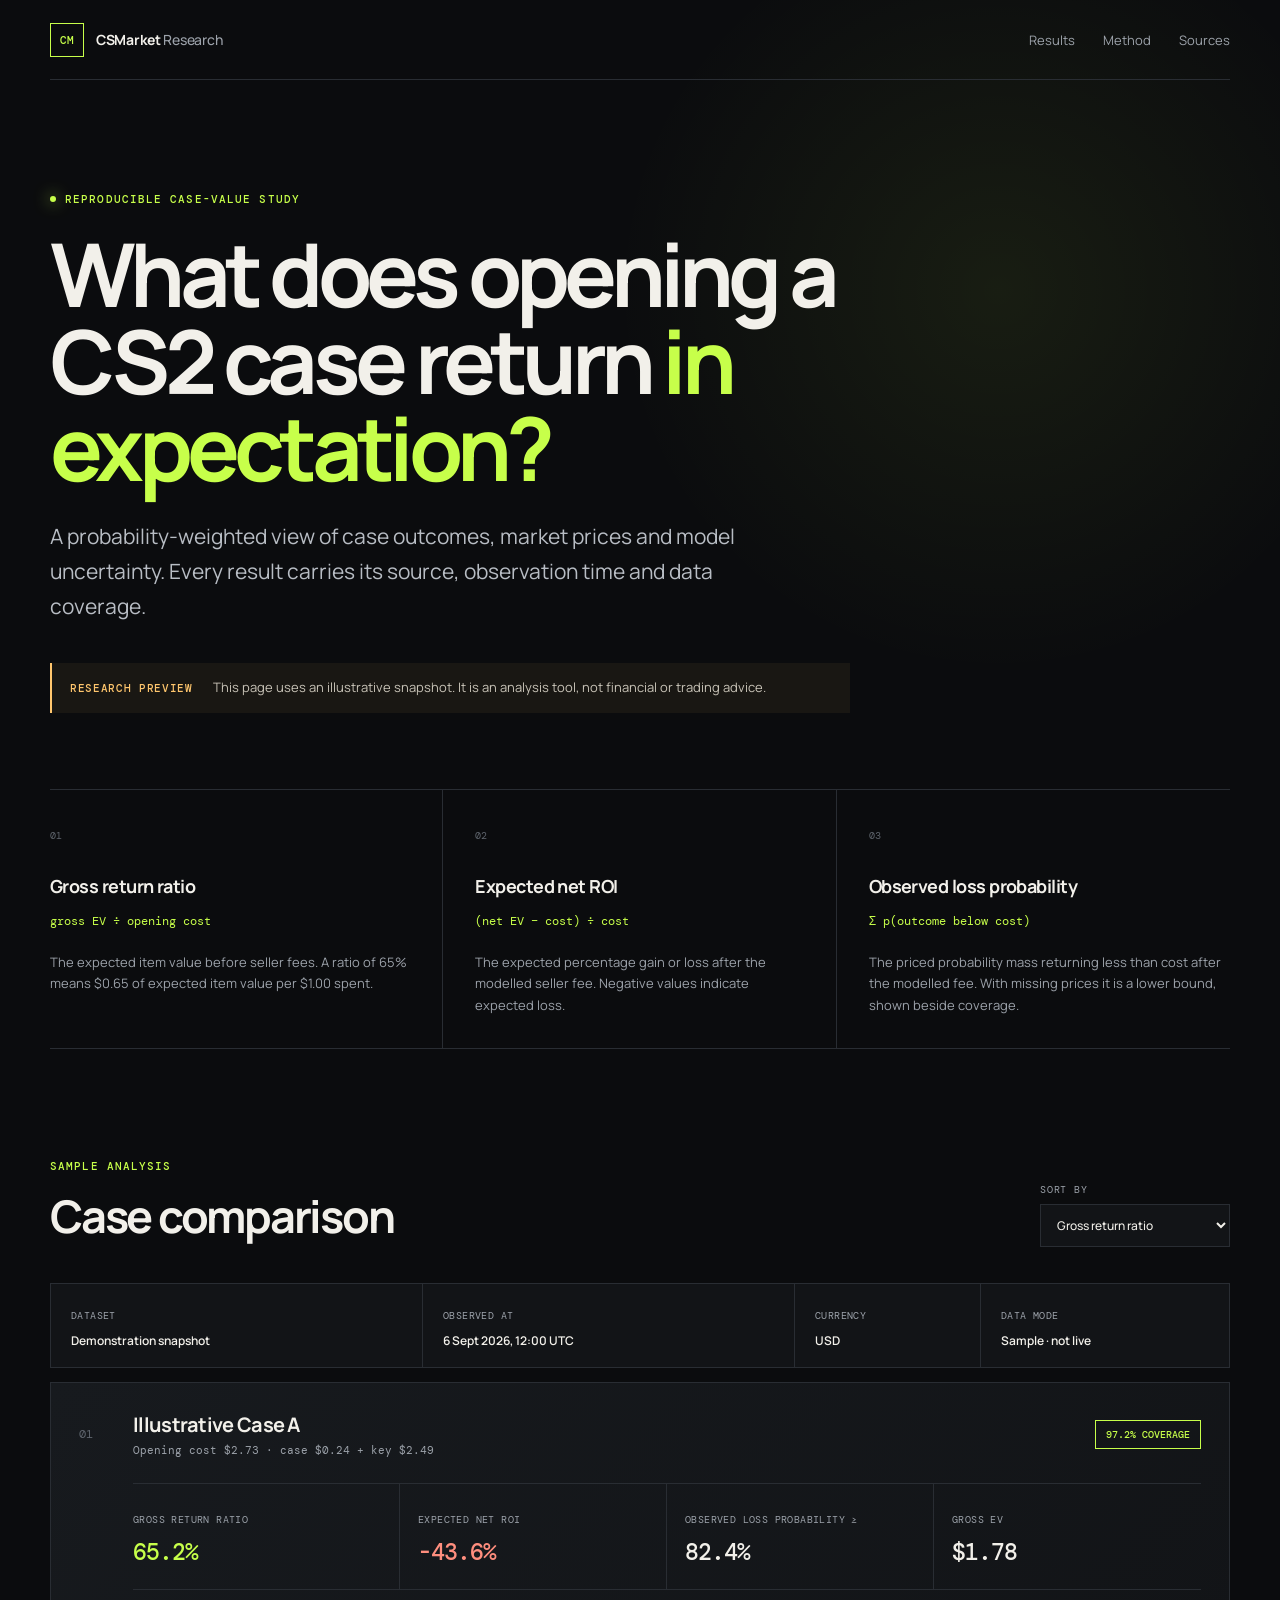
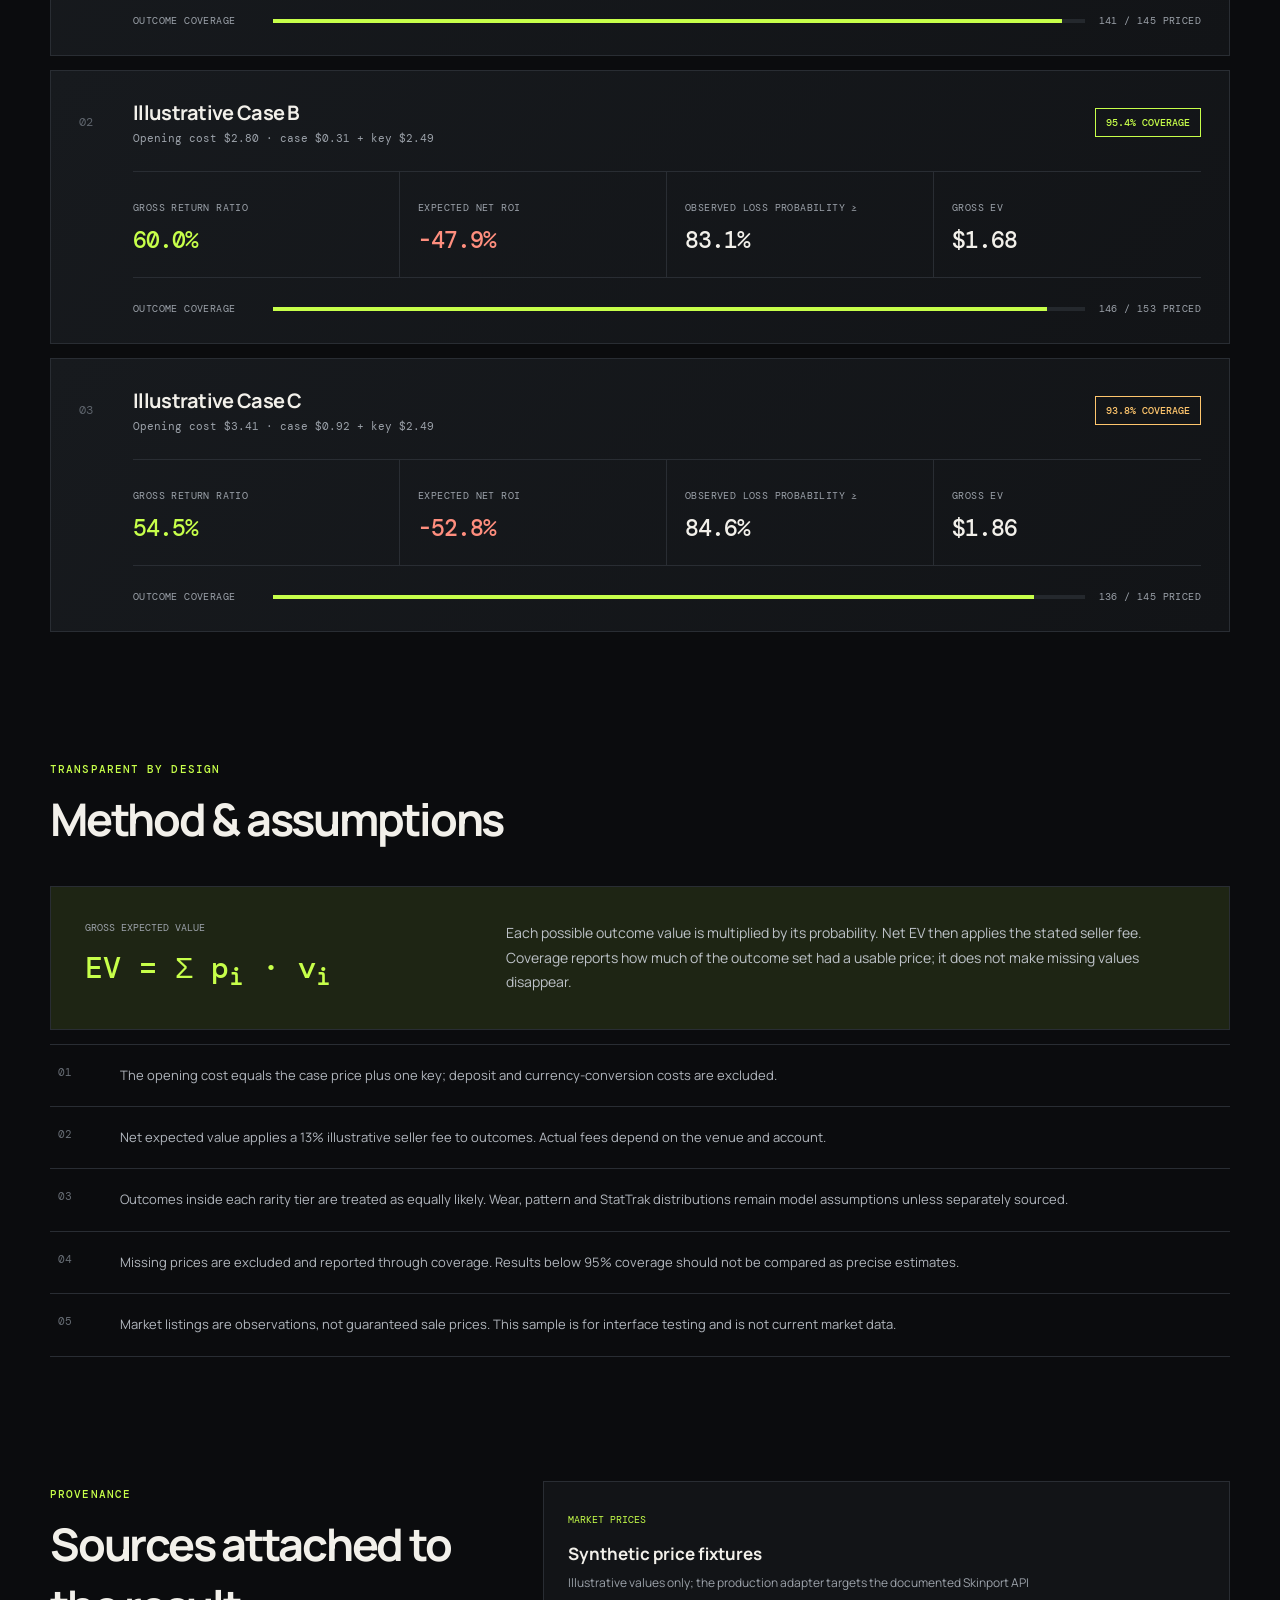
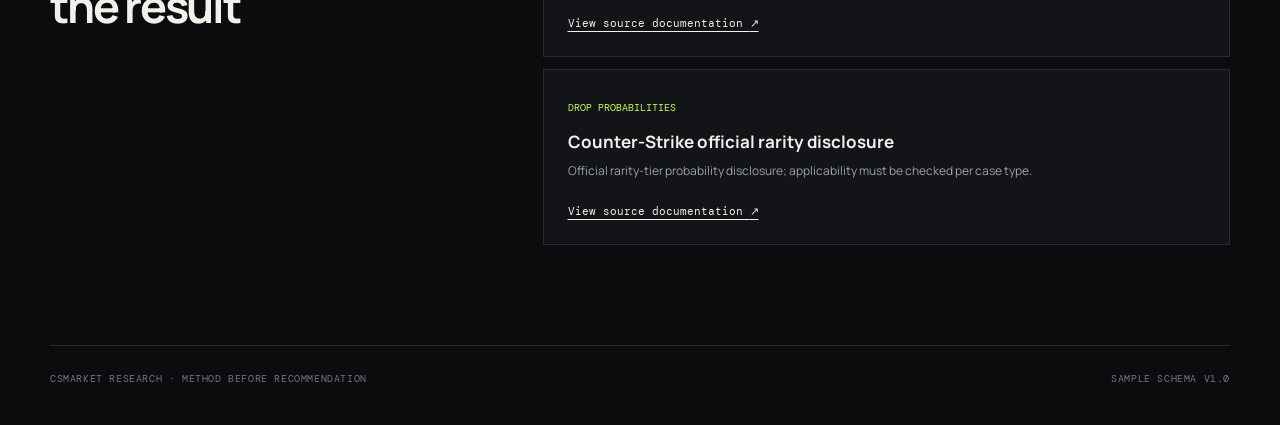
==== web/index.html @ 5d89f389 "Build transparent CS2 case EV research prototype" ====
<!doctype html>
<html lang="en">
  <head>
    <meta charset="UTF-8" />
    <meta name="viewport" content="width=device-width, initial-scale=1.0" />
    <meta name="description" content="A reproducible research view of CS2 case expected values, data coverage and modelling assumptions." />
    <title>CSMarket Research</title>
    <link rel="icon" href="data:," />
    <link rel="preconnect" href="https://fonts.googleapis.com" />
    <link rel="preconnect" href="https://fonts.gstatic.com" crossorigin />
    <link href="https://fonts.googleapis.com/css2?family=DM+Mono:wght@400;500&family=Manrope:wght@400;500;600;700&display=swap" rel="stylesheet" />
    <link rel="stylesheet" href="styles.css" />
  </head>
  <body>
    <header class="site-header">
      <a class="brand" href="#top" aria-label="CSMarket Research home">
        <span class="brand-mark" aria-hidden="true">CM</span>
        <span>CSMarket <em>Research</em></span>
      </a>
      <nav aria-label="Page navigation">
        <a href="#results">Results</a>
        <a href="#method">Method</a>
        <a href="#sources">Sources</a>
      </nav>
    </header>

    <main id="top">
      <section class="hero">
        <div class="eyebrow"><span></span> Reproducible case-value study</div>
        <h1>What does opening a CS2 case return <i>in expectation?</i></h1>
        <p class="lede">A probability-weighted view of case outcomes, market prices and model uncertainty. Every result carries its source, observation time and data coverage.</p>
        <div class="notice" role="note">
          <strong>Research preview</strong>
          <span>This page uses an illustrative snapshot. It is an analysis tool, not financial or trading advice.</span>
        </div>
      </section>

      <section class="definition-grid" aria-label="Metric definitions">
        <article>
          <span class="metric-index">01</span>
          <h2>Gross return ratio</h2>
          <code>gross EV ÷ opening cost</code>
          <p>The expected item value before seller fees. A ratio of 65% means $0.65 of expected item value per $1.00 spent.</p>
        </article>
        <article>
          <span class="metric-index">02</span>
          <h2>Expected net ROI</h2>
          <code>(net EV − cost) ÷ cost</code>
          <p>The expected percentage gain or loss after the modelled seller fee. Negative values indicate expected loss.</p>
        </article>
        <article>
          <span class="metric-index">03</span>
          <h2>Observed loss probability</h2>
          <code>Σ p(outcome below cost)</code>
          <p>The priced probability mass returning less than cost after the modelled fee. With missing prices it is a lower bound, shown beside coverage.</p>
        </article>
      </section>

      <section class="results-section" id="results">
        <div class="section-heading">
          <div>
            <span class="kicker">Sample analysis</span>
            <h2>Case comparison</h2>
          </div>
          <label class="sort-control">
            <span>Sort by</span>
            <select id="sort-select">
              <option value="gross_return_ratio">Gross return ratio</option>
              <option value="expected_net_roi">Expected net ROI</option>
              <option value="loss_probability">Loss probability</option>
              <option value="coverage">Coverage</option>
            </select>
          </label>
        </div>

        <div class="snapshot-strip" id="snapshot-strip" aria-live="polite"></div>
        <div class="case-list" id="case-list" aria-live="polite">
          <p class="loading">Loading research snapshot…</p>
        </div>
      </section>

      <section class="method-section" id="method">
        <div class="section-heading">
          <div>
            <span class="kicker">Transparent by design</span>
            <h2>Method & assumptions</h2>
          </div>
        </div>
        <div class="formula-panel">
          <div>
            <span>Gross expected value</span>
            <strong>EV = Σ p<sub>i</sub> · v<sub>i</sub></strong>
          </div>
          <p>Each possible outcome value is multiplied by its probability. Net EV then applies the stated seller fee. Coverage reports how much of the outcome set had a usable price; it does not make missing values disappear.</p>
        </div>
        <ol class="assumption-list" id="assumption-list"></ol>
      </section>

      <section class="source-section" id="sources">
        <div>
          <span class="kicker">Provenance</span>
          <h2>Sources attached to the result</h2>
        </div>
        <div class="source-list" id="source-list"></div>
      </section>
    </main>

    <footer>
      <span>CSMarket Research · Method before recommendation</span>
      <span id="schema-version"></span>
    </footer>

    <script src="app.js" defer></script>
  </body>
</html>
---- web/styles.css ----
:root {
  color-scheme: dark;
  --bg: #0b0c0e;
  --surface: #121417;
  --surface-raised: #171a1e;
  --line: #292d33;
  --text: #f2f0ea;
  --muted: #9ca2aa;
  --accent: #c7ff4a;
  --accent-soft: rgba(199, 255, 74, 0.1);
  --danger: #ff8e7e;
  --warning: #ffc66d;
  --mono: "DM Mono", monospace;
  --sans: "Manrope", sans-serif;
}

* { box-sizing: border-box; }

html { scroll-behavior: smooth; }

body {
  margin: 0;
  min-width: 320px;
  background:
    radial-gradient(circle at 78% 8%, rgba(199, 255, 74, 0.07), transparent 24rem),
    var(--bg);
  color: var(--text);
  font-family: var(--sans);
  -webkit-font-smoothing: antialiased;
}

a { color: inherit; }

.site-header,
main,
footer {
  width: min(1180px, calc(100% - 48px));
  margin-inline: auto;
}

.site-header {
  height: 80px;
  display: flex;
  align-items: center;
  justify-content: space-between;
  border-bottom: 1px solid var(--line);
}

.brand {
  display: flex;
  align-items: center;
  gap: 12px;
  text-decoration: none;
  font-size: 14px;
  font-weight: 700;
  letter-spacing: -0.02em;
}

.brand em { color: var(--muted); font-style: normal; font-weight: 500; }

.brand-mark {
  display: grid;
  width: 34px;
  height: 34px;
  place-items: center;
  border: 1px solid var(--accent);
  color: var(--accent);
  font: 500 11px var(--mono);
}

nav { display: flex; gap: 28px; }

nav a {
  color: var(--muted);
  font-size: 13px;
  text-decoration: none;
  transition: color 160ms ease;
}

nav a:hover { color: var(--text); }

.hero { padding: 112px 0 76px; }

.eyebrow,
.kicker {
  color: var(--accent);
  font: 500 11px var(--mono);
  letter-spacing: 0.1em;
  text-transform: uppercase;
}

.eyebrow { display: flex; align-items: center; gap: 9px; }
.eyebrow span { width: 6px; height: 6px; border-radius: 50%; background: var(--accent); box-shadow: 0 0 16px var(--accent); }

h1 {
  max-width: 950px;
  margin: 24px 0 28px;
  font-size: clamp(48px, 7vw, 88px);
  line-height: 0.99;
  letter-spacing: -0.065em;
}

h1 i { color: var(--accent); font-style: normal; }

.lede {
  max-width: 720px;
  margin: 0;
  color: #b8bdc4;
  font-size: clamp(17px, 2vw, 21px);
  line-height: 1.65;
}

.notice {
  display: flex;
  align-items: center;
  gap: 20px;
  max-width: 800px;
  margin-top: 40px;
  padding: 15px 18px;
  border-left: 2px solid var(--warning);
  background: rgba(255, 198, 109, 0.06);
  color: #c8c3b7;
  font-size: 13px;
  line-height: 1.5;
}

.notice strong { flex: 0 0 auto; color: var(--warning); font: 500 11px var(--mono); text-transform: uppercase; letter-spacing: .06em; }

.definition-grid {
  display: grid;
  grid-template-columns: repeat(3, 1fr);
  border: solid var(--line);
  border-width: 1px 0;
}

.definition-grid article { min-width: 0; padding: 32px; border-right: 1px solid var(--line); }
.definition-grid article:first-child { padding-left: 0; }
.definition-grid article:last-child { padding-right: 0; border-right: 0; }
.metric-index { color: #5f656d; font: 400 10px var(--mono); }
.definition-grid h2 { margin: 30px 0 10px; font-size: 18px; letter-spacing: -0.03em; }
.definition-grid code { color: var(--accent); font: 400 12px var(--mono); }
.definition-grid p { margin: 22px 0 0; color: var(--muted); font-size: 13px; line-height: 1.65; }

.results-section,
.method-section,
.source-section { padding: 104px 0 20px; scroll-margin-top: 20px; }

.section-heading { display: flex; align-items: flex-end; justify-content: space-between; gap: 24px; margin-bottom: 36px; }
.section-heading h2,
.source-section h2 { margin: 10px 0 0; font-size: clamp(30px, 4vw, 45px); letter-spacing: -0.05em; }

.sort-control { display: grid; gap: 8px; color: var(--muted); font: 400 10px var(--mono); text-transform: uppercase; letter-spacing: .08em; }
.sort-control select { min-width: 190px; padding: 11px 36px 11px 12px; border: 1px solid var(--line); background: var(--surface); color: var(--text); font: 500 12px var(--sans); }

.snapshot-strip {
  display: grid;
  grid-template-columns: 1.2fr 1.2fr .6fr .8fr;
  margin-bottom: 14px;
  border: 1px solid var(--line);
  background: var(--surface);
}

.snapshot-strip div { padding: 18px 20px; border-right: 1px solid var(--line); }
.snapshot-strip div:last-child { border-right: 0; }
.snapshot-strip span,
.result-metric span,
.coverage-row { color: var(--muted); font: 400 10px var(--mono); letter-spacing: .04em; text-transform: uppercase; }
.snapshot-strip strong { display: block; margin-top: 8px; font-size: 12px; font-weight: 600; }

.case-list { display: grid; gap: 14px; }
.loading { color: var(--muted); }
.case-card { padding: 28px; border: 1px solid var(--line); background: linear-gradient(135deg, var(--surface-raised), var(--surface)); }
.case-title { display: grid; grid-template-columns: 36px 1fr auto; align-items: center; gap: 18px; }
.rank { color: #5e646c; font: 400 12px var(--mono); }
.case-title h3 { margin: 0; font-size: 20px; letter-spacing: -.035em; }
.case-title p { margin: 5px 0 0; color: var(--muted); font: 400 11px var(--mono); }
.coverage-badge { padding: 7px 10px; border: 1px solid currentColor; font: 500 10px var(--mono); text-transform: uppercase; }
.coverage-good { color: var(--accent); }
.coverage-review { color: var(--warning); }

.result-grid { display: grid; grid-template-columns: repeat(4, 1fr); margin: 26px 0 24px 54px; border: solid var(--line); border-width: 1px 0; }
.result-metric { padding: 22px 18px; border-right: 1px solid var(--line); }
.result-metric:first-child { padding-left: 0; }
.result-metric:last-child { border-right: 0; }
.result-metric strong { display: block; margin-top: 9px; font: 500 23px var(--mono); letter-spacing: -.04em; }
.primary-metric strong { color: var(--accent); }
.negative-metric strong { color: var(--danger); }

.coverage-row { display: grid; grid-template-columns: 126px 1fr auto; align-items: center; gap: 14px; margin-left: 54px; }
.coverage-track { height: 4px; overflow: hidden; background: #24282d; }
.coverage-track span { display: block; height: 100%; background: var(--accent); }

.formula-panel { display: grid; grid-template-columns: .7fr 1.3fr; gap: 50px; padding: 34px; border: 1px solid var(--line); background: var(--accent-soft); }
.formula-panel div { display: grid; gap: 12px; }
.formula-panel span { color: var(--muted); font: 400 10px var(--mono); text-transform: uppercase; }
.formula-panel strong { color: var(--accent); font: 500 clamp(20px, 3vw, 30px) var(--mono); }
.formula-panel p { margin: 0; color: #bdc2c8; font-size: 14px; line-height: 1.75; }

.assumption-list { margin: 14px 0 0; padding: 0; list-style: none; border-top: 1px solid var(--line); }
.assumption-list li { display: grid; grid-template-columns: 44px 1fr; gap: 18px; padding: 20px 8px; border-bottom: 1px solid var(--line); }
.assumption-list span { color: #676d74; font: 400 11px var(--mono); }
.assumption-list p { margin: 0; color: #b1b6bd; font-size: 13px; line-height: 1.65; }

.source-section { display: grid; grid-template-columns: .75fr 1.25fr; gap: 80px; padding-bottom: 100px; }
.source-list { display: grid; gap: 12px; }
.source-list article { padding: 24px; border: 1px solid var(--line); background: var(--surface); }
.source-list article > span { color: var(--accent); font: 400 10px var(--mono); text-transform: uppercase; }
.source-list h3 { margin: 14px 0 8px; font-size: 17px; }
.source-list p { margin: 0 0 18px; color: var(--muted); font-size: 12px; line-height: 1.6; }
.source-list a { color: var(--text); font: 400 11px var(--mono); text-underline-offset: 4px; }

footer { display: flex; justify-content: space-between; padding: 26px 0 40px; border-top: 1px solid var(--line); color: #71777f; font: 400 10px var(--mono); text-transform: uppercase; letter-spacing: .06em; }

@media (max-width: 820px) {
  .definition-grid { grid-template-columns: 1fr; }
  .definition-grid article,
  .definition-grid article:first-child,
  .definition-grid article:last-child { padding: 26px 0; border-right: 0; border-bottom: 1px solid var(--line); }
  .definition-grid article:last-child { border-bottom: 0; }
  .snapshot-strip { grid-template-columns: 1fr 1fr; }
  .snapshot-strip div:nth-child(2) { border-right: 0; }
  .snapshot-strip div:nth-child(-n+2) { border-bottom: 1px solid var(--line); }
  .result-grid { grid-template-columns: 1fr 1fr; }
  .result-metric:nth-child(2) { border-right: 0; }
  .result-metric:nth-child(-n+2) { border-bottom: 1px solid var(--line); }
  .result-metric:nth-child(3) { padding-left: 0; }
  .source-section { grid-template-columns: 1fr; gap: 36px; }
}

@media (max-width: 560px) {
  .site-header,
  main,
  footer { width: min(100% - 28px, 1180px); }
  .site-header { height: 66px; }
  nav { display: none; }
  .hero { padding: 74px 0 56px; }
  h1 { font-size: 45px; }
  .notice { align-items: flex-start; flex-direction: column; gap: 6px; }
  .section-heading { align-items: stretch; flex-direction: column; }
  .sort-control select { width: 100%; }
  .snapshot-strip { grid-template-columns: 1fr; }
  .snapshot-strip div { border-right: 0; border-bottom: 1px solid var(--line); }
  .snapshot-strip div:last-child { border-bottom: 0; }
  .case-card { padding: 20px 16px; }
  .case-title { grid-template-columns: 28px 1fr; align-items: start; gap: 10px; }
  .coverage-badge { grid-column: 2; justify-self: start; }
  .case-title p { line-height: 1.6; }
  .result-grid { margin-left: 38px; grid-template-columns: 1fr; }
  .result-metric { padding: 17px 0; border-right: 0; border-bottom: 1px solid var(--line); }
  .result-metric:nth-child(-n+3) { border-bottom: 1px solid var(--line); }
  .result-metric:last-child { border-bottom: 0; }
  .coverage-row { margin-left: 38px; grid-template-columns: 1fr auto; }
  .coverage-track { grid-column: 1 / -1; grid-row: 2; }
  .formula-panel { grid-template-columns: 1fr; gap: 24px; padding: 24px 20px; }
  footer { gap: 18px; flex-direction: column; }
}

@media (prefers-reduced-motion: reduce) {
  html { scroll-behavior: auto; }
}
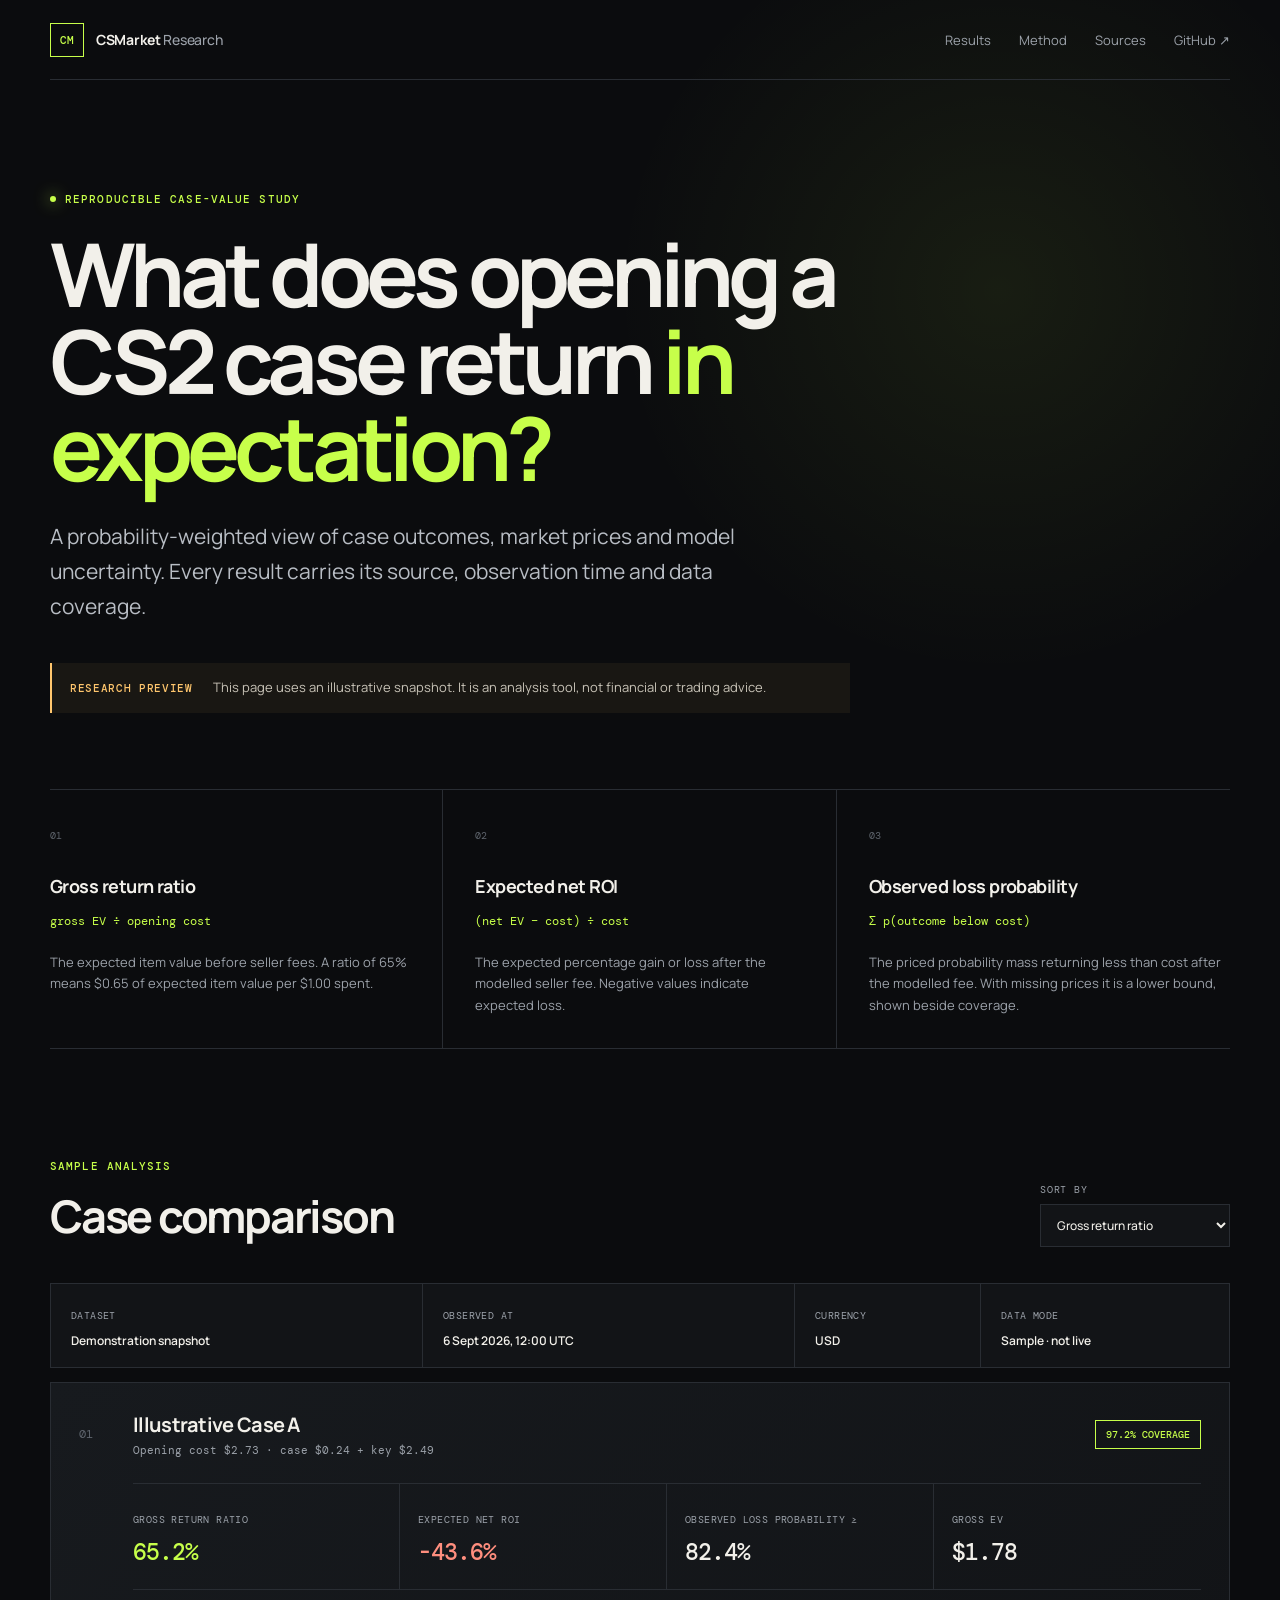
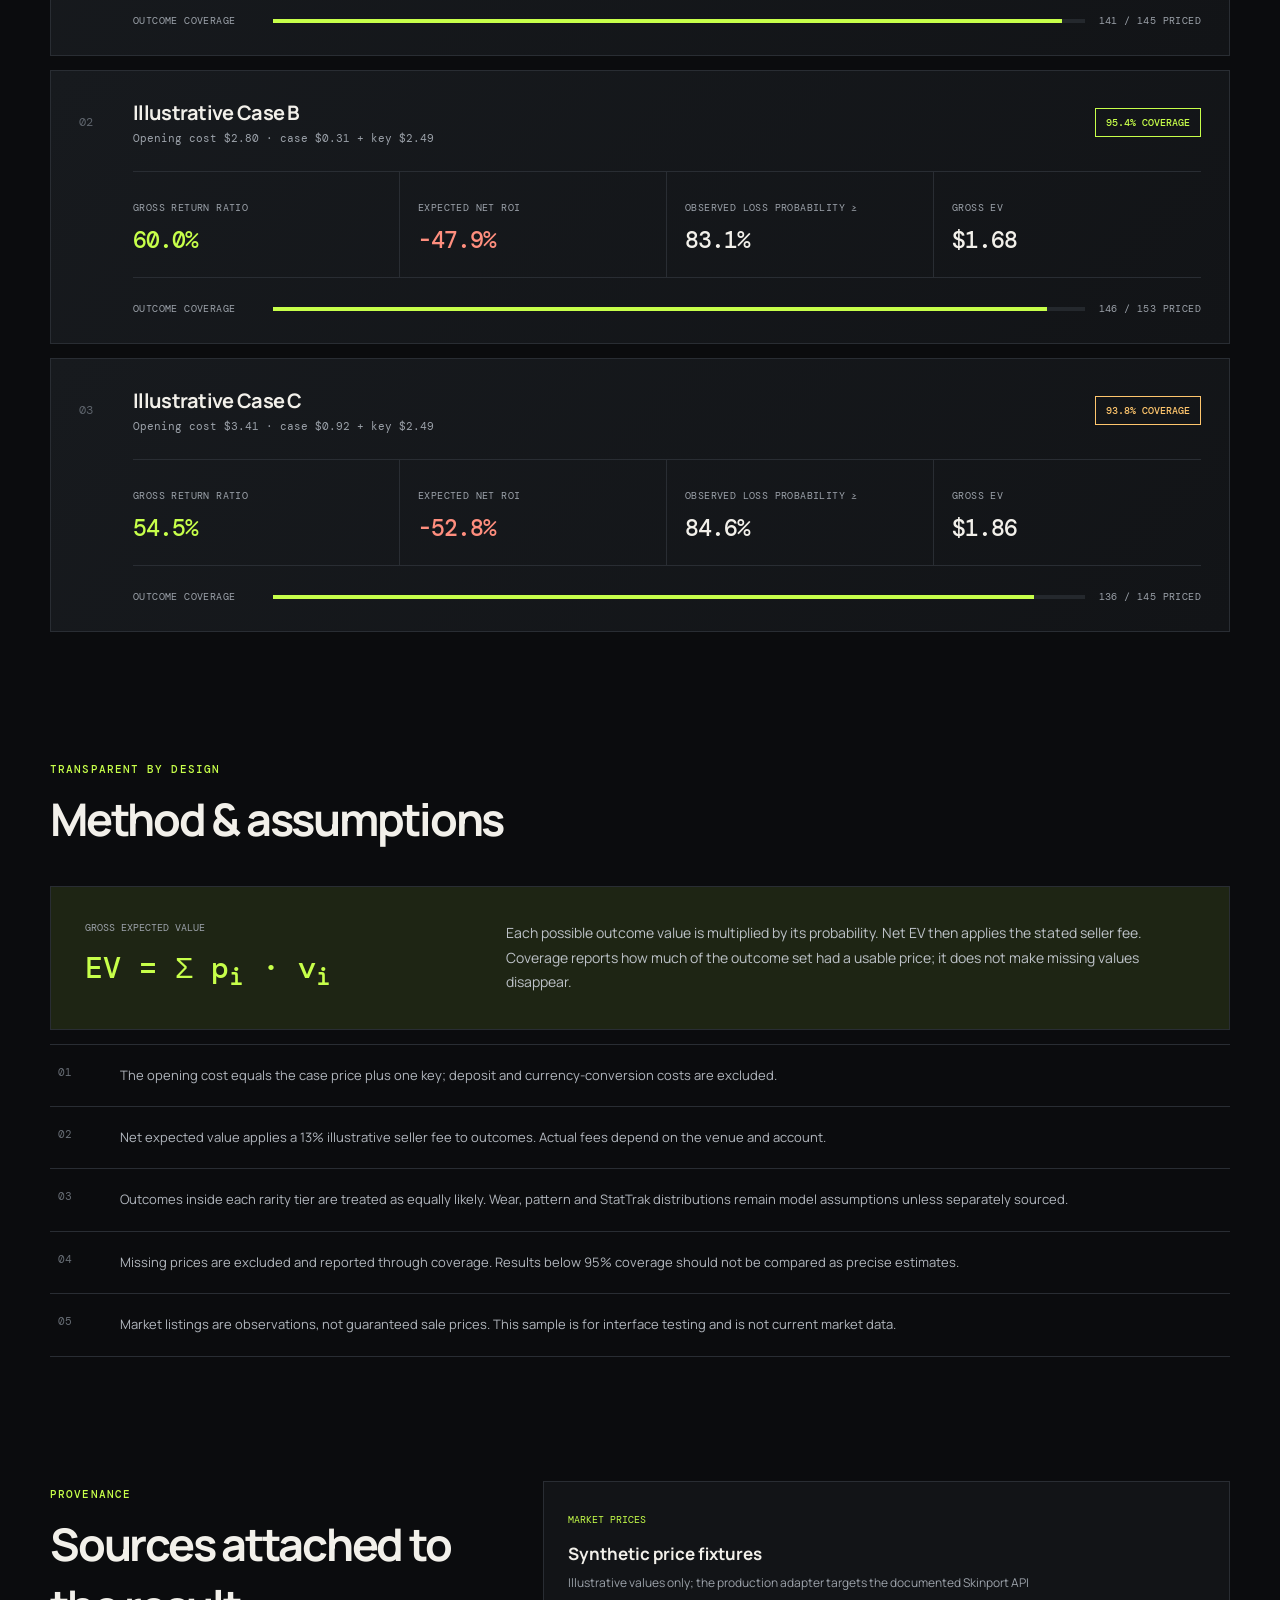
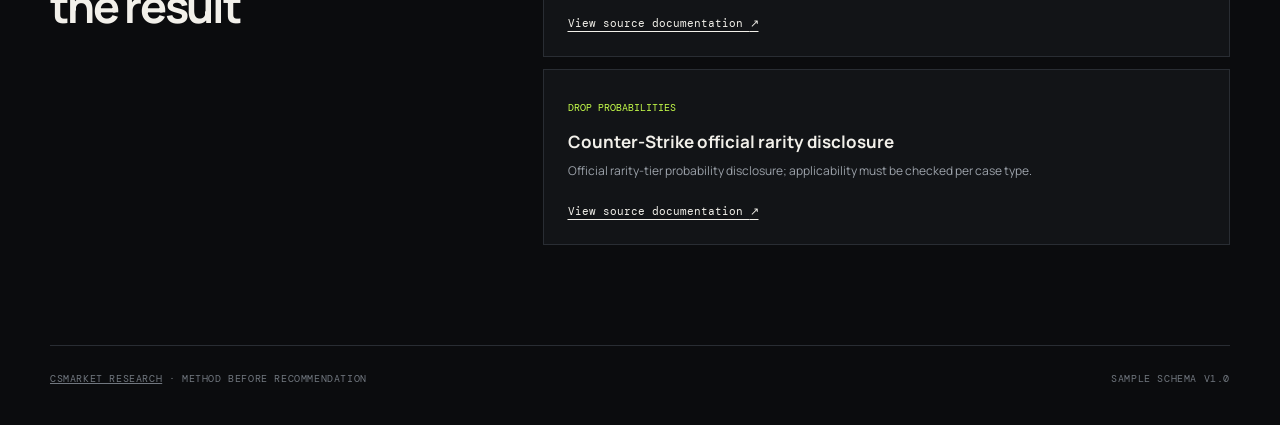
==== commit 3d378129: "Add live case valuation pipeline" ====
--- a/web/index.html
+++ b/web/index.html
@@ -21,6 +21,7 @@
         <a href="#results">Results</a>
         <a href="#method">Method</a>
         <a href="#sources">Sources</a>
+        <a href="https://github.com/wrtzkevin-collab/csmarket-research" target="_blank" rel="noreferrer">GitHub ↗</a>
       </nav>
     </header>
 
@@ -106,7 +107,7 @@
     </main>
 
     <footer>
-      <span>CSMarket Research · Method before recommendation</span>
+      <span><a href="https://github.com/wrtzkevin-collab/csmarket-research">CSMarket Research</a> · Method before recommendation</span>
       <span id="schema-version"></span>
     </footer>
 
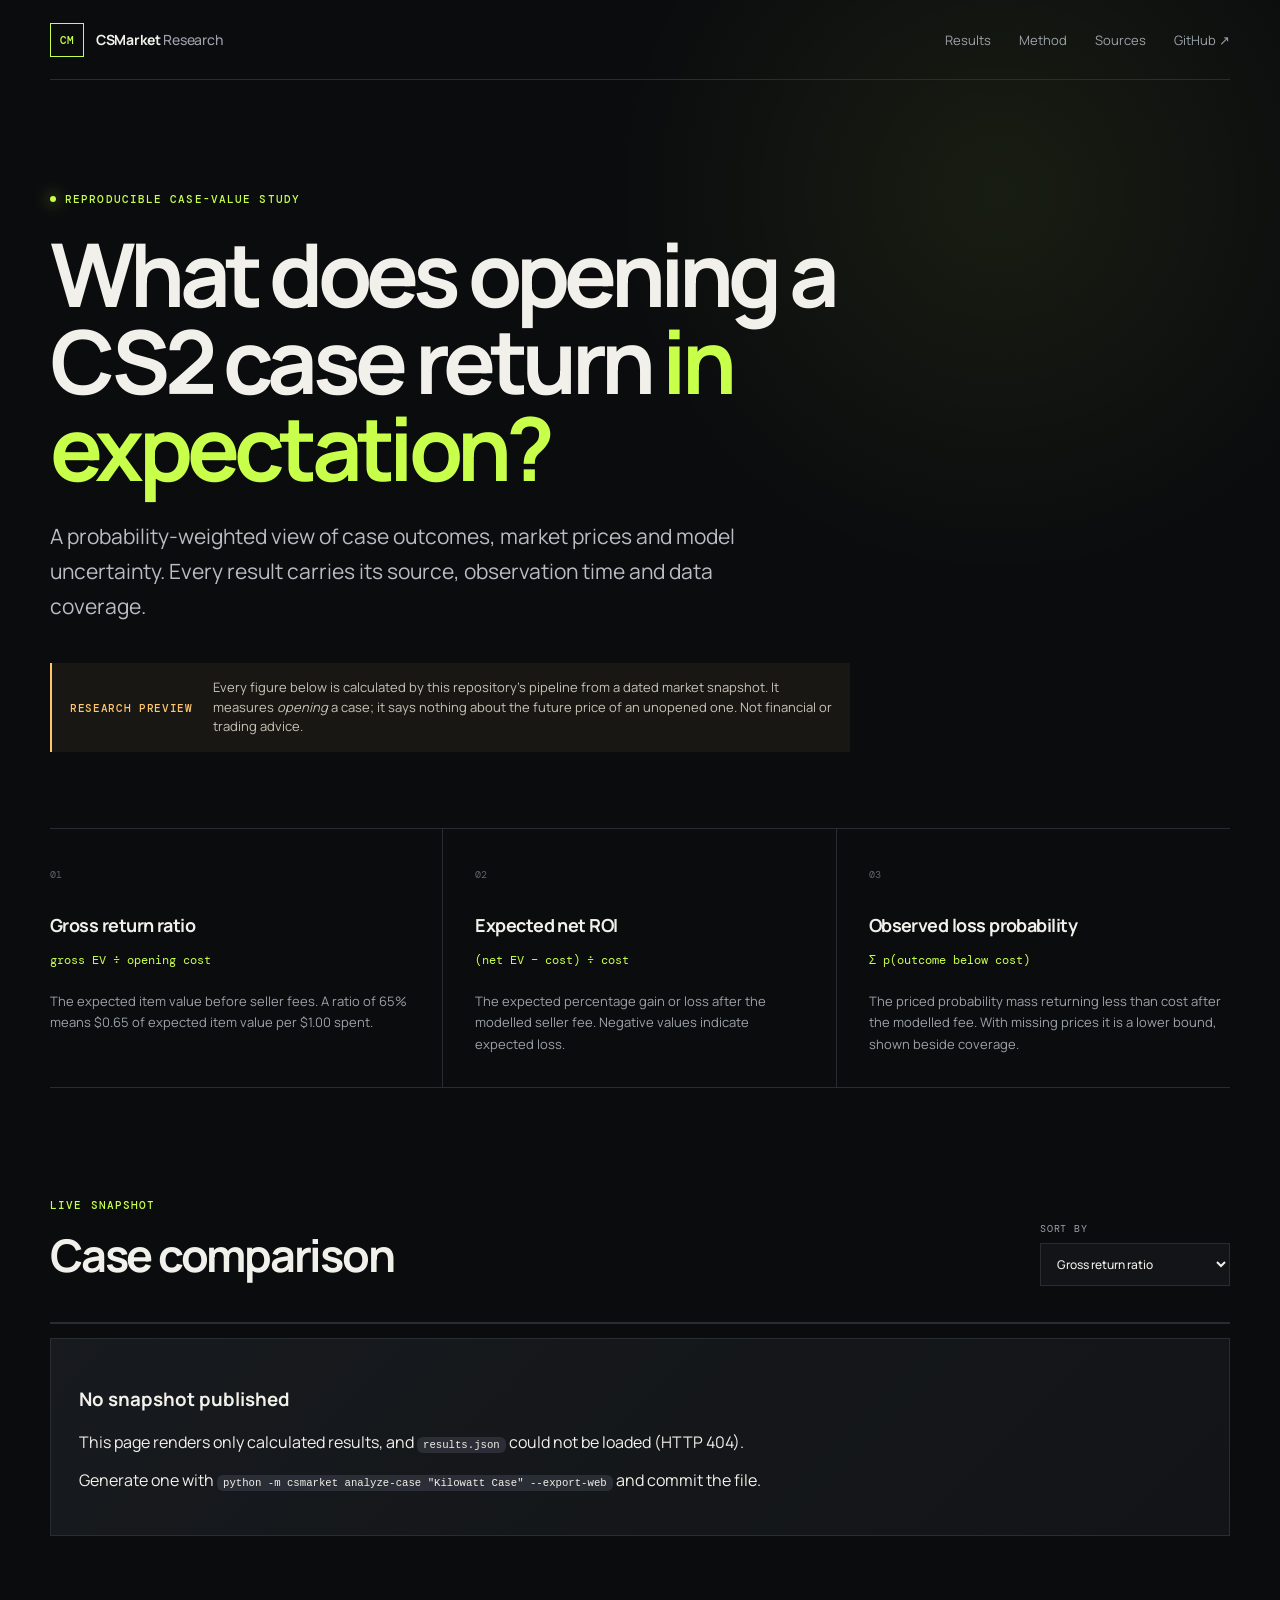
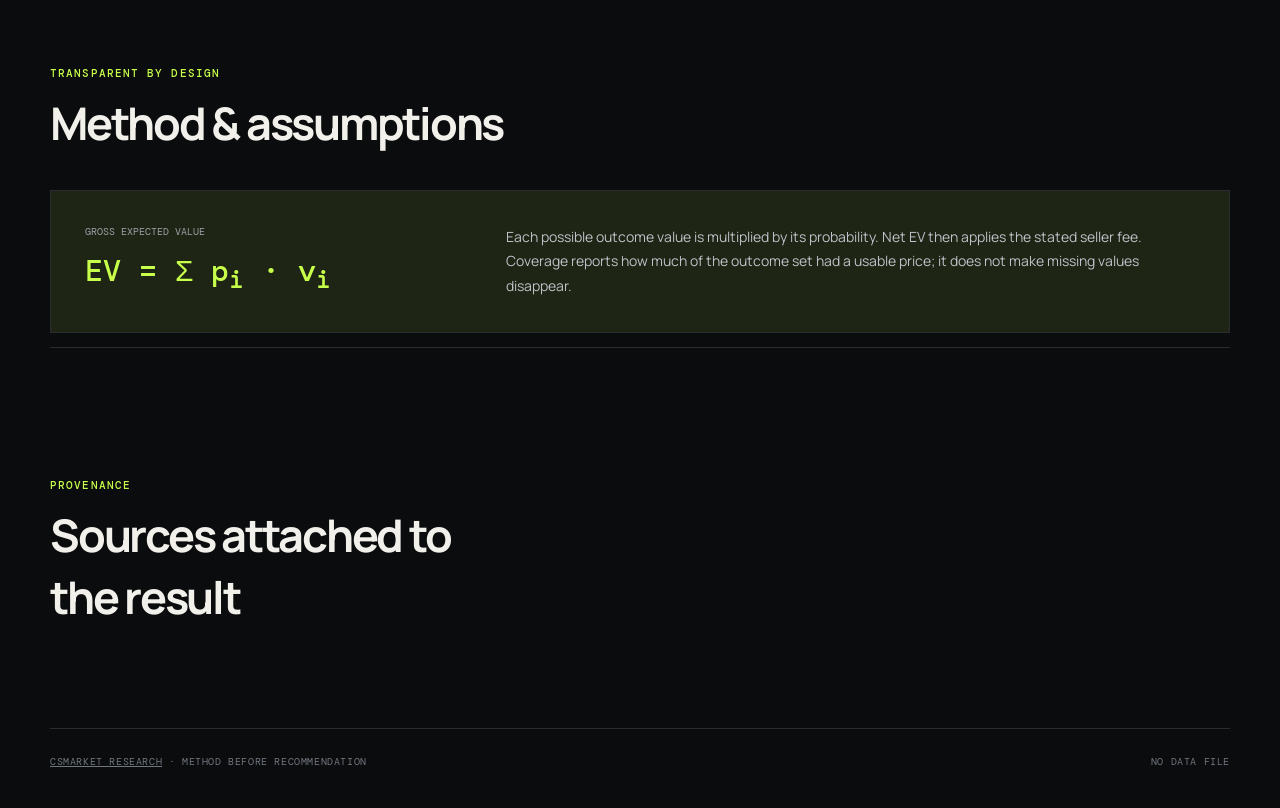
==== commit 7424dcc2: "Feed the published page from calculated output only The page shipped hand-written figures for "Illus" ====
--- a/web/index.html
+++ b/web/index.html
@@ -32,7 +32,7 @@
         <p class="lede">A probability-weighted view of case outcomes, market prices and model uncertainty. Every result carries its source, observation time and data coverage.</p>
         <div class="notice" role="note">
           <strong>Research preview</strong>
-          <span>This page uses an illustrative snapshot. It is an analysis tool, not financial or trading advice.</span>
+          <span>Every figure below is calculated by this repository's pipeline from a dated market snapshot. It measures <em>opening</em> a case; it says nothing about the future price of an unopened one. Not financial or trading advice.</span>
         </div>
       </section>
 
@@ -60,7 +60,7 @@
       <section class="results-section" id="results">
         <div class="section-heading">
           <div>
-            <span class="kicker">Sample analysis</span>
+            <span class="kicker">Live snapshot</span>
             <h2>Case comparison</h2>
           </div>
           <label class="sort-control">
--- a/web/styles.css
+++ b/web/styles.css
@@ -258,3 +258,56 @@
 @media (prefers-reduced-motion: reduce) {
   html { scroll-behavior: auto; }
 }
+
+/* Cross-venue comparison: one panel per market inside a case card. */
+.source-panels {
+  display: grid;
+  gap: 14px;
+  grid-template-columns: repeat(auto-fit, minmax(280px, 1fr));
+  margin-top: 18px;
+}
+
+.source-panel {
+  border: 1px solid rgba(148, 163, 184, 0.22);
+  border-radius: 14px;
+  padding: 16px 18px 18px;
+  background: rgba(15, 23, 42, 0.18);
+}
+
+.source-panel-head {
+  display: flex;
+  align-items: flex-start;
+  justify-content: space-between;
+  gap: 12px;
+  margin-bottom: 14px;
+}
+
+.source-panel-head h4 {
+  margin: 0;
+  font-size: 0.98rem;
+  letter-spacing: -0.01em;
+}
+
+.source-panel-head p {
+  margin: 4px 0 0;
+  font-size: 0.76rem;
+  opacity: 0.68;
+}
+
+.source-panel .result-grid {
+  grid-template-columns: repeat(2, minmax(0, 1fr));
+}
+
+.wear-note {
+  margin: 14px 0 0;
+  font-size: 0.78rem;
+  line-height: 1.55;
+  opacity: 0.72;
+}
+
+.case-card code {
+  font-size: 0.82em;
+  padding: 2px 6px;
+  border-radius: 6px;
+  background: rgba(148, 163, 184, 0.16);
+}
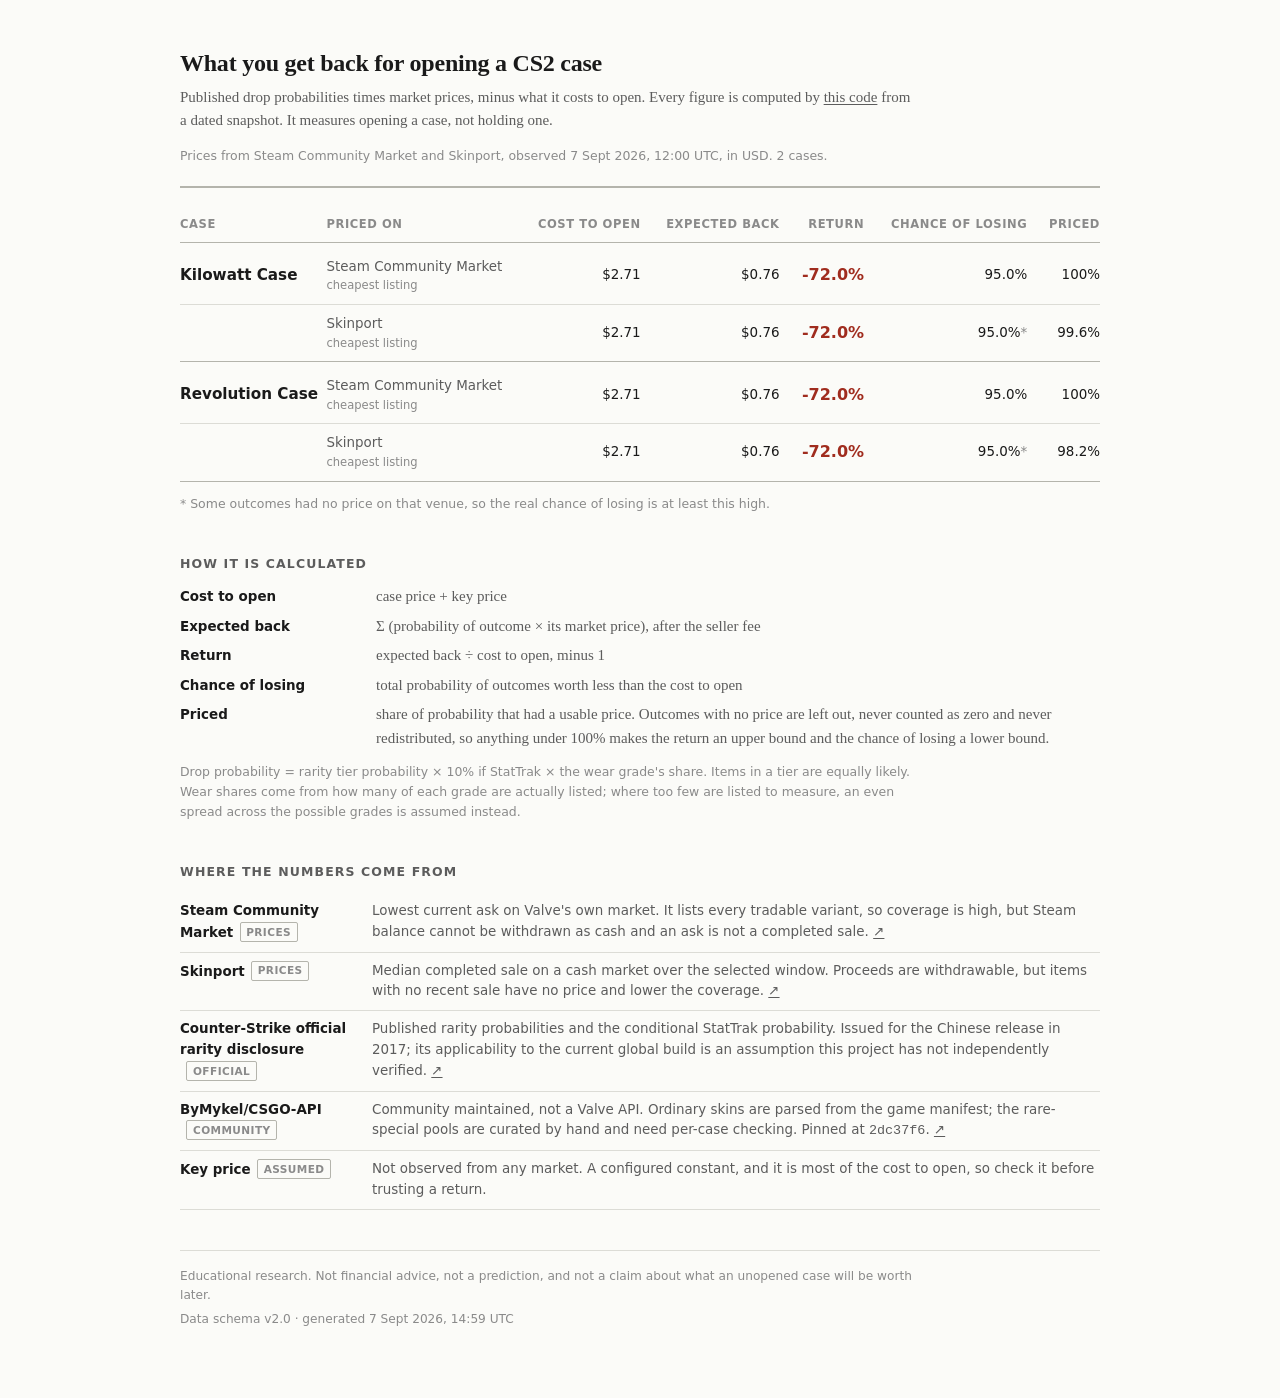
==== commit 5082698d: "Rebuild the page as a table, formulas and sources The page was a marketing landing page for a number" ====
--- a/web/index.html
+++ b/web/index.html
@@ -1,116 +1,100 @@
 <!doctype html>
 <html lang="en">
   <head>
-    <meta charset="UTF-8" />
-    <meta name="viewport" content="width=device-width, initial-scale=1.0" />
-    <meta name="description" content="A reproducible research view of CS2 case expected values, data coverage and modelling assumptions." />
-    <title>CSMarket Research</title>
-    <link rel="icon" href="data:," />
-    <link rel="preconnect" href="https://fonts.googleapis.com" />
-    <link rel="preconnect" href="https://fonts.gstatic.com" crossorigin />
-    <link href="https://fonts.googleapis.com/css2?family=DM+Mono:wght@400;500&family=Manrope:wght@400;500;600;700&display=swap" rel="stylesheet" />
+    <meta charset="utf-8" />
+    <meta name="viewport" content="width=device-width, initial-scale=1" />
+    <title>CS2 case opening — expected value</title>
+    <meta
+      name="description"
+      content="Expected value of opening CS2 cases, calculated from published drop probabilities and dated market prices."
+    />
     <link rel="stylesheet" href="styles.css" />
   </head>
   <body>
-    <header class="site-header">
-      <a class="brand" href="#top" aria-label="CSMarket Research home">
-        <span class="brand-mark" aria-hidden="true">CM</span>
-        <span>CSMarket <em>Research</em></span>
-      </a>
-      <nav aria-label="Page navigation">
-        <a href="#results">Results</a>
-        <a href="#method">Method</a>
-        <a href="#sources">Sources</a>
-        <a href="https://github.com/wrtzkevin-collab/csmarket-research" target="_blank" rel="noreferrer">GitHub ↗</a>
-      </nav>
-    </header>
+    <main>
+      <header>
+        <h1>What you get back for opening a CS2 case</h1>
+        <p class="sub">
+          Published drop probabilities times market prices, minus what it costs
+          to open. Every figure is computed by
+          <a href="https://github.com/wrtzkevin-collab/csmarket-research">this code</a>
+          from a dated snapshot. It measures opening a case, not holding one.
+        </p>
+        <p class="meta" id="meta"></p>
+      </header>
 
-    <main id="top">
-      <section class="hero">
-        <div class="eyebrow"><span></span> Reproducible case-value study</div>
-        <h1>What does opening a CS2 case return <i>in expectation?</i></h1>
-        <p class="lede">A probability-weighted view of case outcomes, market prices and model uncertainty. Every result carries its source, observation time and data coverage.</p>
-        <div class="notice" role="note">
-          <strong>Research preview</strong>
-          <span>Every figure below is calculated by this repository's pipeline from a dated market snapshot. It measures <em>opening</em> a case; it says nothing about the future price of an unopened one. Not financial or trading advice.</span>
-        </div>
+      <section id="results-section">
+        <table id="results">
+          <thead>
+            <tr>
+              <th class="l">Case</th>
+              <th class="l">Priced on</th>
+              <th>Cost to open</th>
+              <th>Expected back</th>
+              <th>Return</th>
+              <th>Chance of losing</th>
+              <th>Priced</th>
+            </tr>
+          </thead>
+          <tbody id="rows">
+            <tr>
+              <td colspan="7" class="note">Loading…</td>
+            </tr>
+          </tbody>
+        </table>
+        <p class="note" id="table-note"></p>
       </section>
 
-      <section class="definition-grid" aria-label="Metric definitions">
-        <article>
-          <span class="metric-index">01</span>
-          <h2>Gross return ratio</h2>
-          <code>gross EV ÷ opening cost</code>
-          <p>The expected item value before seller fees. A ratio of 65% means $0.65 of expected item value per $1.00 spent.</p>
-        </article>
-        <article>
-          <span class="metric-index">02</span>
-          <h2>Expected net ROI</h2>
-          <code>(net EV − cost) ÷ cost</code>
-          <p>The expected percentage gain or loss after the modelled seller fee. Negative values indicate expected loss.</p>
-        </article>
-        <article>
-          <span class="metric-index">03</span>
-          <h2>Observed loss probability</h2>
-          <code>Σ p(outcome below cost)</code>
-          <p>The priced probability mass returning less than cost after the modelled fee. With missing prices it is a lower bound, shown beside coverage.</p>
-        </article>
+      <section>
+        <h2>How it is calculated</h2>
+        <dl class="defs">
+          <dt>Cost to open</dt>
+          <dd>case price + key price</dd>
+
+          <dt>Expected back</dt>
+          <dd>
+            &Sigma; (probability of outcome &times; its market price), after the
+            seller fee
+          </dd>
+
+          <dt>Return</dt>
+          <dd>expected back &divide; cost to open, minus 1</dd>
+
+          <dt>Chance of losing</dt>
+          <dd>total probability of outcomes worth less than the cost to open</dd>
+
+          <dt>Priced</dt>
+          <dd>
+            share of probability that had a usable price. Outcomes with no price
+            are left out, never counted as zero and never redistributed, so
+            anything under 100% makes the return an upper bound and the chance of
+            losing a lower bound.
+          </dd>
+        </dl>
+        <p class="note">
+          Drop probability = rarity tier probability &times; 10% if StatTrak
+          &times; the wear grade's share. Items in a tier are equally likely.
+          Wear shares come from how many of each grade are actually listed;
+          where too few are listed to measure, an even spread across the
+          possible grades is assumed instead.
+        </p>
       </section>
 
-      <section class="results-section" id="results">
-        <div class="section-heading">
-          <div>
-            <span class="kicker">Live snapshot</span>
-            <h2>Case comparison</h2>
-          </div>
-          <label class="sort-control">
-            <span>Sort by</span>
-            <select id="sort-select">
-              <option value="gross_return_ratio">Gross return ratio</option>
-              <option value="expected_net_roi">Expected net ROI</option>
-              <option value="loss_probability">Loss probability</option>
-              <option value="coverage">Coverage</option>
-            </select>
-          </label>
-        </div>
-
-        <div class="snapshot-strip" id="snapshot-strip" aria-live="polite"></div>
-        <div class="case-list" id="case-list" aria-live="polite">
-          <p class="loading">Loading research snapshot…</p>
-        </div>
+      <section>
+        <h2>Where the numbers come from</h2>
+        <table class="sources">
+          <tbody id="sources"></tbody>
+        </table>
       </section>
 
-      <section class="method-section" id="method">
-        <div class="section-heading">
-          <div>
-            <span class="kicker">Transparent by design</span>
-            <h2>Method & assumptions</h2>
-          </div>
-        </div>
-        <div class="formula-panel">
-          <div>
-            <span>Gross expected value</span>
-            <strong>EV = Σ p<sub>i</sub> · v<sub>i</sub></strong>
-          </div>
-          <p>Each possible outcome value is multiplied by its probability. Net EV then applies the stated seller fee. Coverage reports how much of the outcome set had a usable price; it does not make missing values disappear.</p>
-        </div>
-        <ol class="assumption-list" id="assumption-list"></ol>
-      </section>
-
-      <section class="source-section" id="sources">
-        <div>
-          <span class="kicker">Provenance</span>
-          <h2>Sources attached to the result</h2>
-        </div>
-        <div class="source-list" id="source-list"></div>
-      </section>
+      <footer>
+        <p>
+          Educational research. Not financial advice, not a prediction, and not a
+          claim about what an unopened case will be worth later.
+        </p>
+        <p id="version"></p>
+      </footer>
     </main>
-
-    <footer>
-      <span><a href="https://github.com/wrtzkevin-collab/csmarket-research">CSMarket Research</a> · Method before recommendation</span>
-      <span id="schema-version"></span>
-    </footer>
-
-    <script src="app.js" defer></script>
+    <script src="app.js"></script>
   </body>
 </html>
--- a/web/styles.css
+++ b/web/styles.css
@@ -1,313 +1,266 @@
 :root {
-  color-scheme: dark;
-  --bg: #0b0c0e;
-  --surface: #121417;
-  --surface-raised: #171a1e;
-  --line: #292d33;
-  --text: #f2f0ea;
-  --muted: #9ca2aa;
-  --accent: #c7ff4a;
-  --accent-soft: rgba(199, 255, 74, 0.1);
-  --danger: #ff8e7e;
-  --warning: #ffc66d;
-  --mono: "DM Mono", monospace;
-  --sans: "Manrope", sans-serif;
-}
-
-* { box-sizing: border-box; }
-
-html { scroll-behavior: smooth; }
+  --ink: #1a1a1a;
+  --ink-soft: #5c5c5c;
+  --ink-faint: #8a8a8a;
+  --rule: #dcdcd6;
+  --rule-strong: #b4b4ac;
+  --bg: #fbfbf8;
+  --bg-alt: #f2f2ec;
+  --loss: #a02c1e;
+}
+
+@media (prefers-color-scheme: dark) {
+  :root {
+    --ink: #e8e8e2;
+    --ink-soft: #a8a89f;
+    --ink-faint: #7d7d75;
+    --rule: #33332e;
+    --rule-strong: #4d4d46;
+    --bg: #16161a;
+    --bg-alt: #1e1e22;
+    --loss: #e0705c;
+  }
+}
+
+* {
+  box-sizing: border-box;
+}
+
+html {
+  -webkit-text-size-adjust: 100%;
+}
 
 body {
   margin: 0;
-  min-width: 320px;
-  background:
-    radial-gradient(circle at 78% 8%, rgba(199, 255, 74, 0.07), transparent 24rem),
-    var(--bg);
-  color: var(--text);
-  font-family: var(--sans);
-  -webkit-font-smoothing: antialiased;
-}
-
-a { color: inherit; }
-
-.site-header,
-main,
+  background: var(--bg);
+  color: var(--ink);
+  font: 15px/1.55 ui-serif, Georgia, "Times New Roman", serif;
+}
+
+main {
+  max-width: 60rem;
+  margin: 0 auto;
+  padding: 3rem 1.25rem 4rem;
+}
+
+a {
+  color: inherit;
+  text-underline-offset: 2px;
+  text-decoration-thickness: 1px;
+}
+
+h1 {
+  margin: 0 0 0.5rem;
+  font-size: 1.5rem;
+  font-weight: 600;
+  letter-spacing: -0.01em;
+  line-height: 1.25;
+}
+
+h2 {
+  margin: 0 0 0.75rem;
+  font-size: 0.78rem;
+  font-weight: 600;
+  letter-spacing: 0.09em;
+  text-transform: uppercase;
+  color: var(--ink-soft);
+  font-family: ui-sans-serif, system-ui, sans-serif;
+}
+
+header {
+  border-bottom: 2px solid var(--rule-strong);
+  padding-bottom: 1.25rem;
+  margin-bottom: 1.75rem;
+}
+
+.sub {
+  margin: 0;
+  max-width: 46rem;
+  color: var(--ink-soft);
+}
+
+.meta,
+.note {
+  font-family: ui-sans-serif, system-ui, sans-serif;
+  font-size: 0.78rem;
+  line-height: 1.6;
+  color: var(--ink-faint);
+}
+
+.meta {
+  margin: 0.85rem 0 0;
+}
+
+.note {
+  margin: 0.75rem 0 0;
+  max-width: 46rem;
+}
+
+section {
+  margin-bottom: 2.5rem;
+}
+
+/* Results table -------------------------------------------------------- */
+
+#results-section {
+  overflow-x: auto;
+}
+
+table {
+  width: 100%;
+  border-collapse: collapse;
+  font-family: ui-sans-serif, system-ui, sans-serif;
+  font-size: 0.84rem;
+  font-variant-numeric: tabular-nums;
+}
+
+#results {
+  min-width: 46rem;
+}
+
+#results th {
+  font-weight: 600;
+  font-size: 0.72rem;
+  letter-spacing: 0.05em;
+  text-transform: uppercase;
+  color: var(--ink-faint);
+  text-align: right;
+  padding: 0 0 0.5rem 1.1rem;
+  border-bottom: 1px solid var(--rule-strong);
+  white-space: nowrap;
+}
+
+#results th.l {
+  text-align: left;
+  padding-left: 0;
+}
+
+#results td {
+  text-align: right;
+  padding: 0.55rem 0 0.55rem 1.1rem;
+  border-bottom: 1px solid var(--rule);
+  white-space: nowrap;
+}
+
+#results td.l {
+  text-align: left;
+  padding-left: 0;
+}
+
+#results tr.case-first td {
+  padding-top: 0.85rem;
+}
+
+#results tr.case-last td {
+  border-bottom: 1px solid var(--rule-strong);
+}
+
+.case-name {
+  font-weight: 600;
+  font-size: 0.95rem;
+}
+
+.venue {
+  color: var(--ink-soft);
+}
+
+.venue small {
+  display: block;
+  font-size: 0.72rem;
+  color: var(--ink-faint);
+}
+
+.big {
+  font-size: 1rem;
+  font-weight: 600;
+}
+
+.loss {
+  color: var(--loss);
+}
+
+.partial::after {
+  content: "*";
+  color: var(--ink-faint);
+}
+
+/* Definitions and sources ---------------------------------------------- */
+
+.defs {
+  margin: 0;
+  display: grid;
+  grid-template-columns: 11rem 1fr;
+  gap: 0.4rem 1.25rem;
+  align-items: baseline;
+}
+
+.defs dt {
+  font-weight: 600;
+  font-size: 0.84rem;
+  font-family: ui-sans-serif, system-ui, sans-serif;
+}
+
+.defs dd {
+  margin: 0;
+  color: var(--ink-soft);
+}
+
+.sources td {
+  padding: 0.5rem 1.25rem 0.5rem 0;
+  border-bottom: 1px solid var(--rule);
+  vertical-align: top;
+  white-space: normal;
+}
+
+.sources tr td:first-child {
+  font-weight: 600;
+  width: 12rem;
+  color: var(--ink);
+}
+
+.sources td:last-child {
+  padding-right: 0;
+  color: var(--ink-soft);
+}
+
+.tag {
+  display: inline-block;
+  margin-left: 0.4rem;
+  padding: 0.05rem 0.35rem;
+  border: 1px solid var(--rule-strong);
+  border-radius: 2px;
+  font-size: 0.66rem;
+  letter-spacing: 0.04em;
+  text-transform: uppercase;
+  color: var(--ink-faint);
+  vertical-align: 1px;
+}
+
 footer {
-  width: min(1180px, calc(100% - 48px));
-  margin-inline: auto;
-}
-
-.site-header {
-  height: 80px;
-  display: flex;
-  align-items: center;
-  justify-content: space-between;
-  border-bottom: 1px solid var(--line);
-}
-
-.brand {
-  display: flex;
-  align-items: center;
-  gap: 12px;
-  text-decoration: none;
-  font-size: 14px;
-  font-weight: 700;
-  letter-spacing: -0.02em;
-}
-
-.brand em { color: var(--muted); font-style: normal; font-weight: 500; }
-
-.brand-mark {
-  display: grid;
-  width: 34px;
-  height: 34px;
-  place-items: center;
-  border: 1px solid var(--accent);
-  color: var(--accent);
-  font: 500 11px var(--mono);
-}
-
-nav { display: flex; gap: 28px; }
-
-nav a {
-  color: var(--muted);
-  font-size: 13px;
-  text-decoration: none;
-  transition: color 160ms ease;
-}
-
-nav a:hover { color: var(--text); }
-
-.hero { padding: 112px 0 76px; }
-
-.eyebrow,
-.kicker {
-  color: var(--accent);
-  font: 500 11px var(--mono);
-  letter-spacing: 0.1em;
-  text-transform: uppercase;
-}
-
-.eyebrow { display: flex; align-items: center; gap: 9px; }
-.eyebrow span { width: 6px; height: 6px; border-radius: 50%; background: var(--accent); box-shadow: 0 0 16px var(--accent); }
-
-h1 {
-  max-width: 950px;
-  margin: 24px 0 28px;
-  font-size: clamp(48px, 7vw, 88px);
-  line-height: 0.99;
-  letter-spacing: -0.065em;
-}
-
-h1 i { color: var(--accent); font-style: normal; }
-
-.lede {
-  max-width: 720px;
-  margin: 0;
-  color: #b8bdc4;
-  font-size: clamp(17px, 2vw, 21px);
-  line-height: 1.65;
-}
-
-.notice {
-  display: flex;
-  align-items: center;
-  gap: 20px;
-  max-width: 800px;
-  margin-top: 40px;
-  padding: 15px 18px;
-  border-left: 2px solid var(--warning);
-  background: rgba(255, 198, 109, 0.06);
-  color: #c8c3b7;
-  font-size: 13px;
-  line-height: 1.5;
-}
-
-.notice strong { flex: 0 0 auto; color: var(--warning); font: 500 11px var(--mono); text-transform: uppercase; letter-spacing: .06em; }
-
-.definition-grid {
-  display: grid;
-  grid-template-columns: repeat(3, 1fr);
-  border: solid var(--line);
-  border-width: 1px 0;
-}
-
-.definition-grid article { min-width: 0; padding: 32px; border-right: 1px solid var(--line); }
-.definition-grid article:first-child { padding-left: 0; }
-.definition-grid article:last-child { padding-right: 0; border-right: 0; }
-.metric-index { color: #5f656d; font: 400 10px var(--mono); }
-.definition-grid h2 { margin: 30px 0 10px; font-size: 18px; letter-spacing: -0.03em; }
-.definition-grid code { color: var(--accent); font: 400 12px var(--mono); }
-.definition-grid p { margin: 22px 0 0; color: var(--muted); font-size: 13px; line-height: 1.65; }
-
-.results-section,
-.method-section,
-.source-section { padding: 104px 0 20px; scroll-margin-top: 20px; }
-
-.section-heading { display: flex; align-items: flex-end; justify-content: space-between; gap: 24px; margin-bottom: 36px; }
-.section-heading h2,
-.source-section h2 { margin: 10px 0 0; font-size: clamp(30px, 4vw, 45px); letter-spacing: -0.05em; }
-
-.sort-control { display: grid; gap: 8px; color: var(--muted); font: 400 10px var(--mono); text-transform: uppercase; letter-spacing: .08em; }
-.sort-control select { min-width: 190px; padding: 11px 36px 11px 12px; border: 1px solid var(--line); background: var(--surface); color: var(--text); font: 500 12px var(--sans); }
-
-.snapshot-strip {
-  display: grid;
-  grid-template-columns: 1.2fr 1.2fr .6fr .8fr;
-  margin-bottom: 14px;
-  border: 1px solid var(--line);
-  background: var(--surface);
-}
-
-.snapshot-strip div { padding: 18px 20px; border-right: 1px solid var(--line); }
-.snapshot-strip div:last-child { border-right: 0; }
-.snapshot-strip span,
-.result-metric span,
-.coverage-row { color: var(--muted); font: 400 10px var(--mono); letter-spacing: .04em; text-transform: uppercase; }
-.snapshot-strip strong { display: block; margin-top: 8px; font-size: 12px; font-weight: 600; }
-
-.case-list { display: grid; gap: 14px; }
-.loading { color: var(--muted); }
-.case-card { padding: 28px; border: 1px solid var(--line); background: linear-gradient(135deg, var(--surface-raised), var(--surface)); }
-.case-title { display: grid; grid-template-columns: 36px 1fr auto; align-items: center; gap: 18px; }
-.rank { color: #5e646c; font: 400 12px var(--mono); }
-.case-title h3 { margin: 0; font-size: 20px; letter-spacing: -.035em; }
-.case-title p { margin: 5px 0 0; color: var(--muted); font: 400 11px var(--mono); }
-.coverage-badge { padding: 7px 10px; border: 1px solid currentColor; font: 500 10px var(--mono); text-transform: uppercase; }
-.coverage-good { color: var(--accent); }
-.coverage-review { color: var(--warning); }
-
-.result-grid { display: grid; grid-template-columns: repeat(4, 1fr); margin: 26px 0 24px 54px; border: solid var(--line); border-width: 1px 0; }
-.result-metric { padding: 22px 18px; border-right: 1px solid var(--line); }
-.result-metric:first-child { padding-left: 0; }
-.result-metric:last-child { border-right: 0; }
-.result-metric strong { display: block; margin-top: 9px; font: 500 23px var(--mono); letter-spacing: -.04em; }
-.primary-metric strong { color: var(--accent); }
-.negative-metric strong { color: var(--danger); }
-
-.coverage-row { display: grid; grid-template-columns: 126px 1fr auto; align-items: center; gap: 14px; margin-left: 54px; }
-.coverage-track { height: 4px; overflow: hidden; background: #24282d; }
-.coverage-track span { display: block; height: 100%; background: var(--accent); }
-
-.formula-panel { display: grid; grid-template-columns: .7fr 1.3fr; gap: 50px; padding: 34px; border: 1px solid var(--line); background: var(--accent-soft); }
-.formula-panel div { display: grid; gap: 12px; }
-.formula-panel span { color: var(--muted); font: 400 10px var(--mono); text-transform: uppercase; }
-.formula-panel strong { color: var(--accent); font: 500 clamp(20px, 3vw, 30px) var(--mono); }
-.formula-panel p { margin: 0; color: #bdc2c8; font-size: 14px; line-height: 1.75; }
-
-.assumption-list { margin: 14px 0 0; padding: 0; list-style: none; border-top: 1px solid var(--line); }
-.assumption-list li { display: grid; grid-template-columns: 44px 1fr; gap: 18px; padding: 20px 8px; border-bottom: 1px solid var(--line); }
-.assumption-list span { color: #676d74; font: 400 11px var(--mono); }
-.assumption-list p { margin: 0; color: #b1b6bd; font-size: 13px; line-height: 1.65; }
-
-.source-section { display: grid; grid-template-columns: .75fr 1.25fr; gap: 80px; padding-bottom: 100px; }
-.source-list { display: grid; gap: 12px; }
-.source-list article { padding: 24px; border: 1px solid var(--line); background: var(--surface); }
-.source-list article > span { color: var(--accent); font: 400 10px var(--mono); text-transform: uppercase; }
-.source-list h3 { margin: 14px 0 8px; font-size: 17px; }
-.source-list p { margin: 0 0 18px; color: var(--muted); font-size: 12px; line-height: 1.6; }
-.source-list a { color: var(--text); font: 400 11px var(--mono); text-underline-offset: 4px; }
-
-footer { display: flex; justify-content: space-between; padding: 26px 0 40px; border-top: 1px solid var(--line); color: #71777f; font: 400 10px var(--mono); text-transform: uppercase; letter-spacing: .06em; }
-
-@media (max-width: 820px) {
-  .definition-grid { grid-template-columns: 1fr; }
-  .definition-grid article,
-  .definition-grid article:first-child,
-  .definition-grid article:last-child { padding: 26px 0; border-right: 0; border-bottom: 1px solid var(--line); }
-  .definition-grid article:last-child { border-bottom: 0; }
-  .snapshot-strip { grid-template-columns: 1fr 1fr; }
-  .snapshot-strip div:nth-child(2) { border-right: 0; }
-  .snapshot-strip div:nth-child(-n+2) { border-bottom: 1px solid var(--line); }
-  .result-grid { grid-template-columns: 1fr 1fr; }
-  .result-metric:nth-child(2) { border-right: 0; }
-  .result-metric:nth-child(-n+2) { border-bottom: 1px solid var(--line); }
-  .result-metric:nth-child(3) { padding-left: 0; }
-  .source-section { grid-template-columns: 1fr; gap: 36px; }
-}
-
-@media (max-width: 560px) {
-  .site-header,
-  main,
-  footer { width: min(100% - 28px, 1180px); }
-  .site-header { height: 66px; }
-  nav { display: none; }
-  .hero { padding: 74px 0 56px; }
-  h1 { font-size: 45px; }
-  .notice { align-items: flex-start; flex-direction: column; gap: 6px; }
-  .section-heading { align-items: stretch; flex-direction: column; }
-  .sort-control select { width: 100%; }
-  .snapshot-strip { grid-template-columns: 1fr; }
-  .snapshot-strip div { border-right: 0; border-bottom: 1px solid var(--line); }
-  .snapshot-strip div:last-child { border-bottom: 0; }
-  .case-card { padding: 20px 16px; }
-  .case-title { grid-template-columns: 28px 1fr; align-items: start; gap: 10px; }
-  .coverage-badge { grid-column: 2; justify-self: start; }
-  .case-title p { line-height: 1.6; }
-  .result-grid { margin-left: 38px; grid-template-columns: 1fr; }
-  .result-metric { padding: 17px 0; border-right: 0; border-bottom: 1px solid var(--line); }
-  .result-metric:nth-child(-n+3) { border-bottom: 1px solid var(--line); }
-  .result-metric:last-child { border-bottom: 0; }
-  .coverage-row { margin-left: 38px; grid-template-columns: 1fr auto; }
-  .coverage-track { grid-column: 1 / -1; grid-row: 2; }
-  .formula-panel { grid-template-columns: 1fr; gap: 24px; padding: 24px 20px; }
-  footer { gap: 18px; flex-direction: column; }
-}
-
-@media (prefers-reduced-motion: reduce) {
-  html { scroll-behavior: auto; }
-}
-
-/* Cross-venue comparison: one panel per market inside a case card. */
-.source-panels {
-  display: grid;
-  gap: 14px;
-  grid-template-columns: repeat(auto-fit, minmax(280px, 1fr));
-  margin-top: 18px;
-}
-
-.source-panel {
-  border: 1px solid rgba(148, 163, 184, 0.22);
-  border-radius: 14px;
-  padding: 16px 18px 18px;
-  background: rgba(15, 23, 42, 0.18);
-}
-
-.source-panel-head {
-  display: flex;
-  align-items: flex-start;
-  justify-content: space-between;
-  gap: 12px;
-  margin-bottom: 14px;
-}
-
-.source-panel-head h4 {
-  margin: 0;
-  font-size: 0.98rem;
-  letter-spacing: -0.01em;
-}
-
-.source-panel-head p {
-  margin: 4px 0 0;
+  border-top: 1px solid var(--rule);
+  padding-top: 1rem;
+  color: var(--ink-faint);
+  font-family: ui-sans-serif, system-ui, sans-serif;
   font-size: 0.76rem;
-  opacity: 0.68;
-}
-
-.source-panel .result-grid {
-  grid-template-columns: repeat(2, minmax(0, 1fr));
-}
-
-.wear-note {
-  margin: 14px 0 0;
-  font-size: 0.78rem;
-  line-height: 1.55;
-  opacity: 0.72;
-}
-
-.case-card code {
-  font-size: 0.82em;
-  padding: 2px 6px;
-  border-radius: 6px;
-  background: rgba(148, 163, 184, 0.16);
-}
+}
+
+footer p {
+  margin: 0 0 0.35rem;
+  max-width: 46rem;
+}
+
+@media (max-width: 34rem) {
+  main {
+    padding-top: 2rem;
+  }
+  .defs {
+    grid-template-columns: 1fr;
+    gap: 0.15rem;
+  }
+  .defs dd {
+    margin-bottom: 0.6rem;
+  }
+  .sources tr td:first-child {
+    width: auto;
+  }
+}
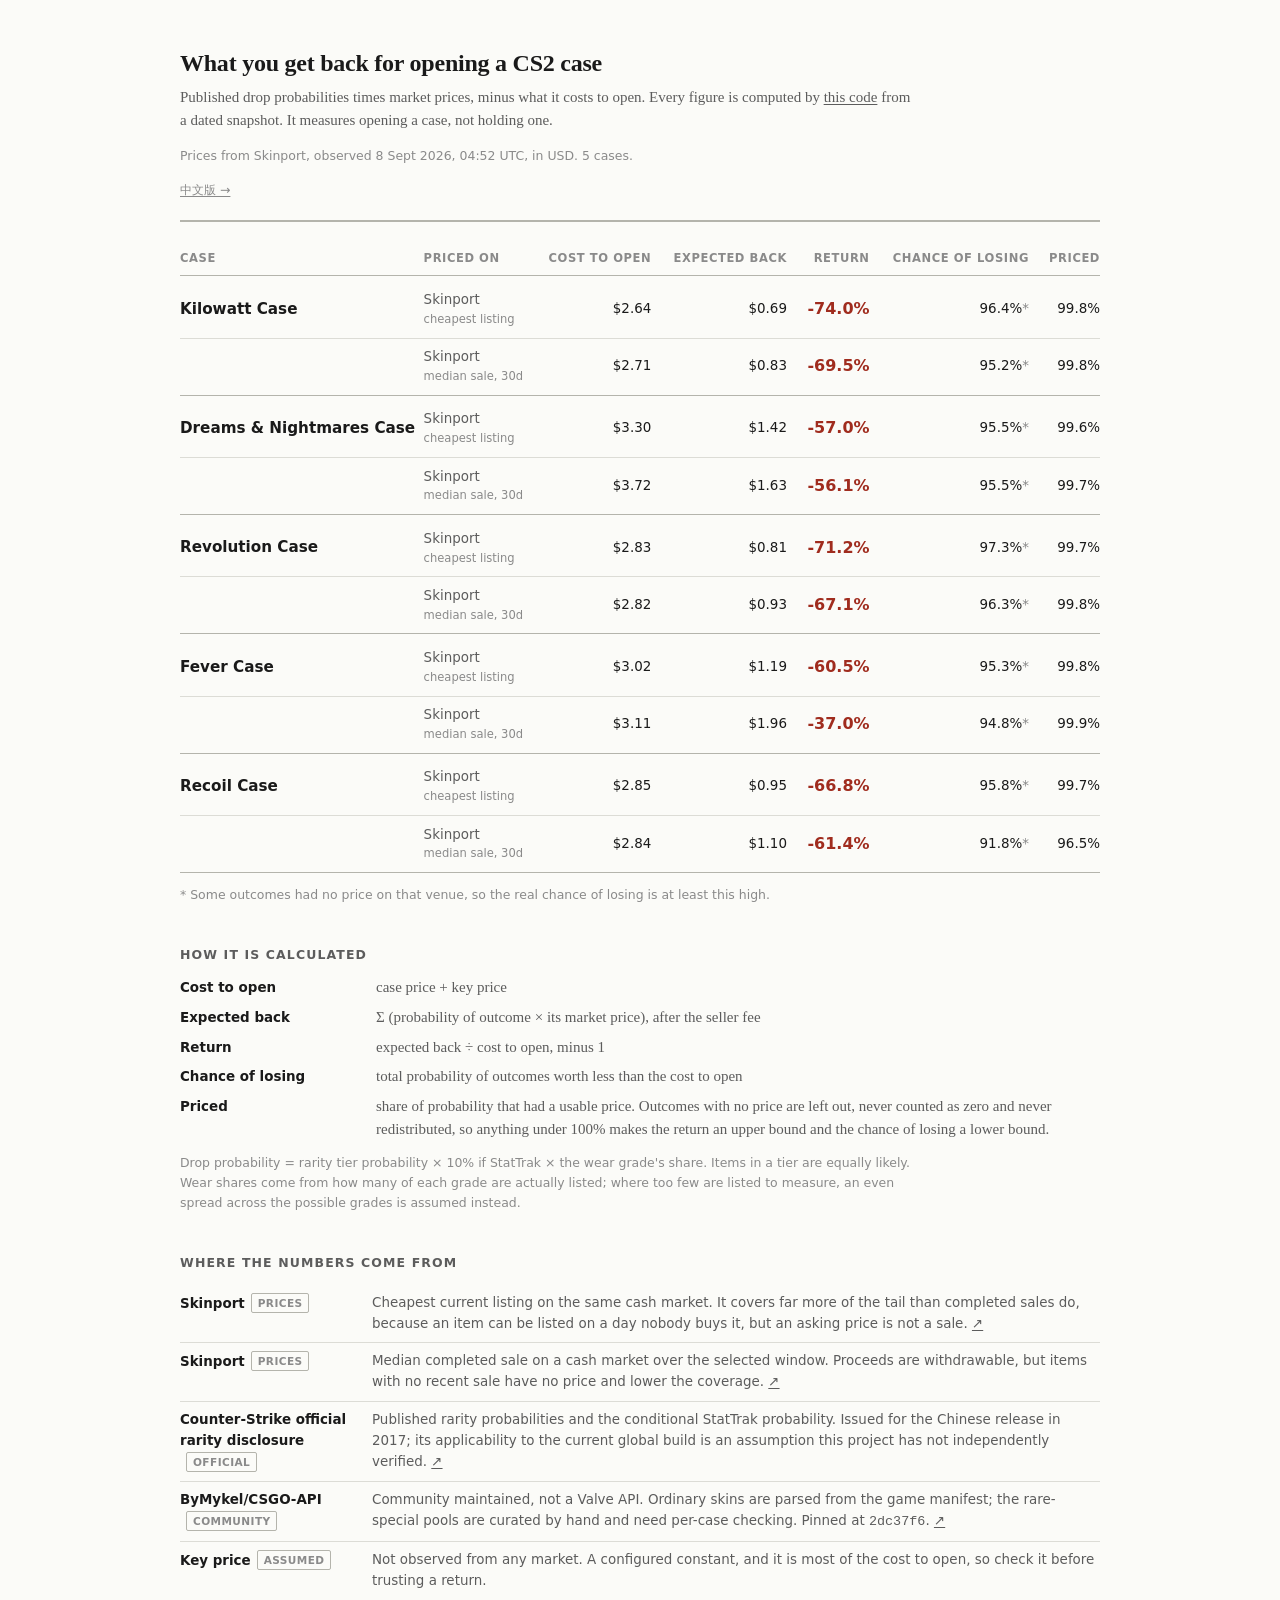
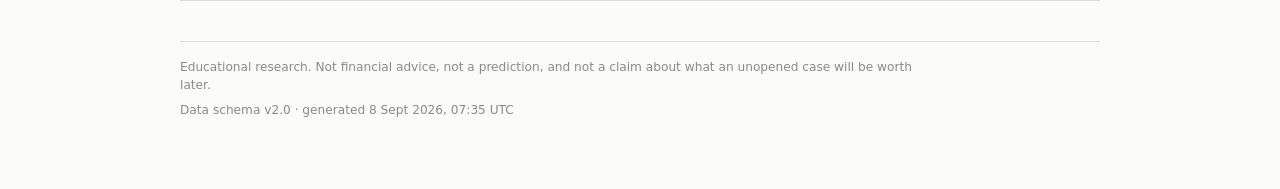
==== commit c42541c1: "Add a Chinese page priced in yuan, and refuse a mismatched key currency Case names come from the cat" ====
--- a/web/index.html
+++ b/web/index.html
@@ -21,6 +21,7 @@
           from a dated snapshot. It measures opening a case, not holding one.
         </p>
         <p class="meta" id="meta"></p>
+        <p class="meta"><a href="zh.html">中文版 →</a></p>
       </header>
 
       <section id="results-section">
--- a/web/styles.css
+++ b/web/styles.css
@@ -37,6 +37,24 @@
   font: 15px/1.55 ui-serif, Georgia, "Times New Roman", serif;
 }
 
+/* CJK needs its own stack: the Latin serif above has no Chinese glyphs, so the
+   browser would fall back per-character and the page would mix faces. */
+:root:lang(zh-CN) body,
+html[lang="zh-CN"] body {
+  font-family: ui-serif, Georgia, "Songti SC", "STSong", "Noto Serif CJK SC",
+    "Source Han Serif SC", serif;
+  line-height: 1.7;
+}
+
+html[lang="zh-CN"] .meta,
+html[lang="zh-CN"] .note,
+html[lang="zh-CN"] table,
+html[lang="zh-CN"] h2,
+html[lang="zh-CN"] .defs dt {
+  font-family: ui-sans-serif, system-ui, "PingFang SC", "Hiragino Sans GB",
+    "Microsoft YaHei", sans-serif;
+}
+
 main {
   max-width: 60rem;
   margin: 0 auto;
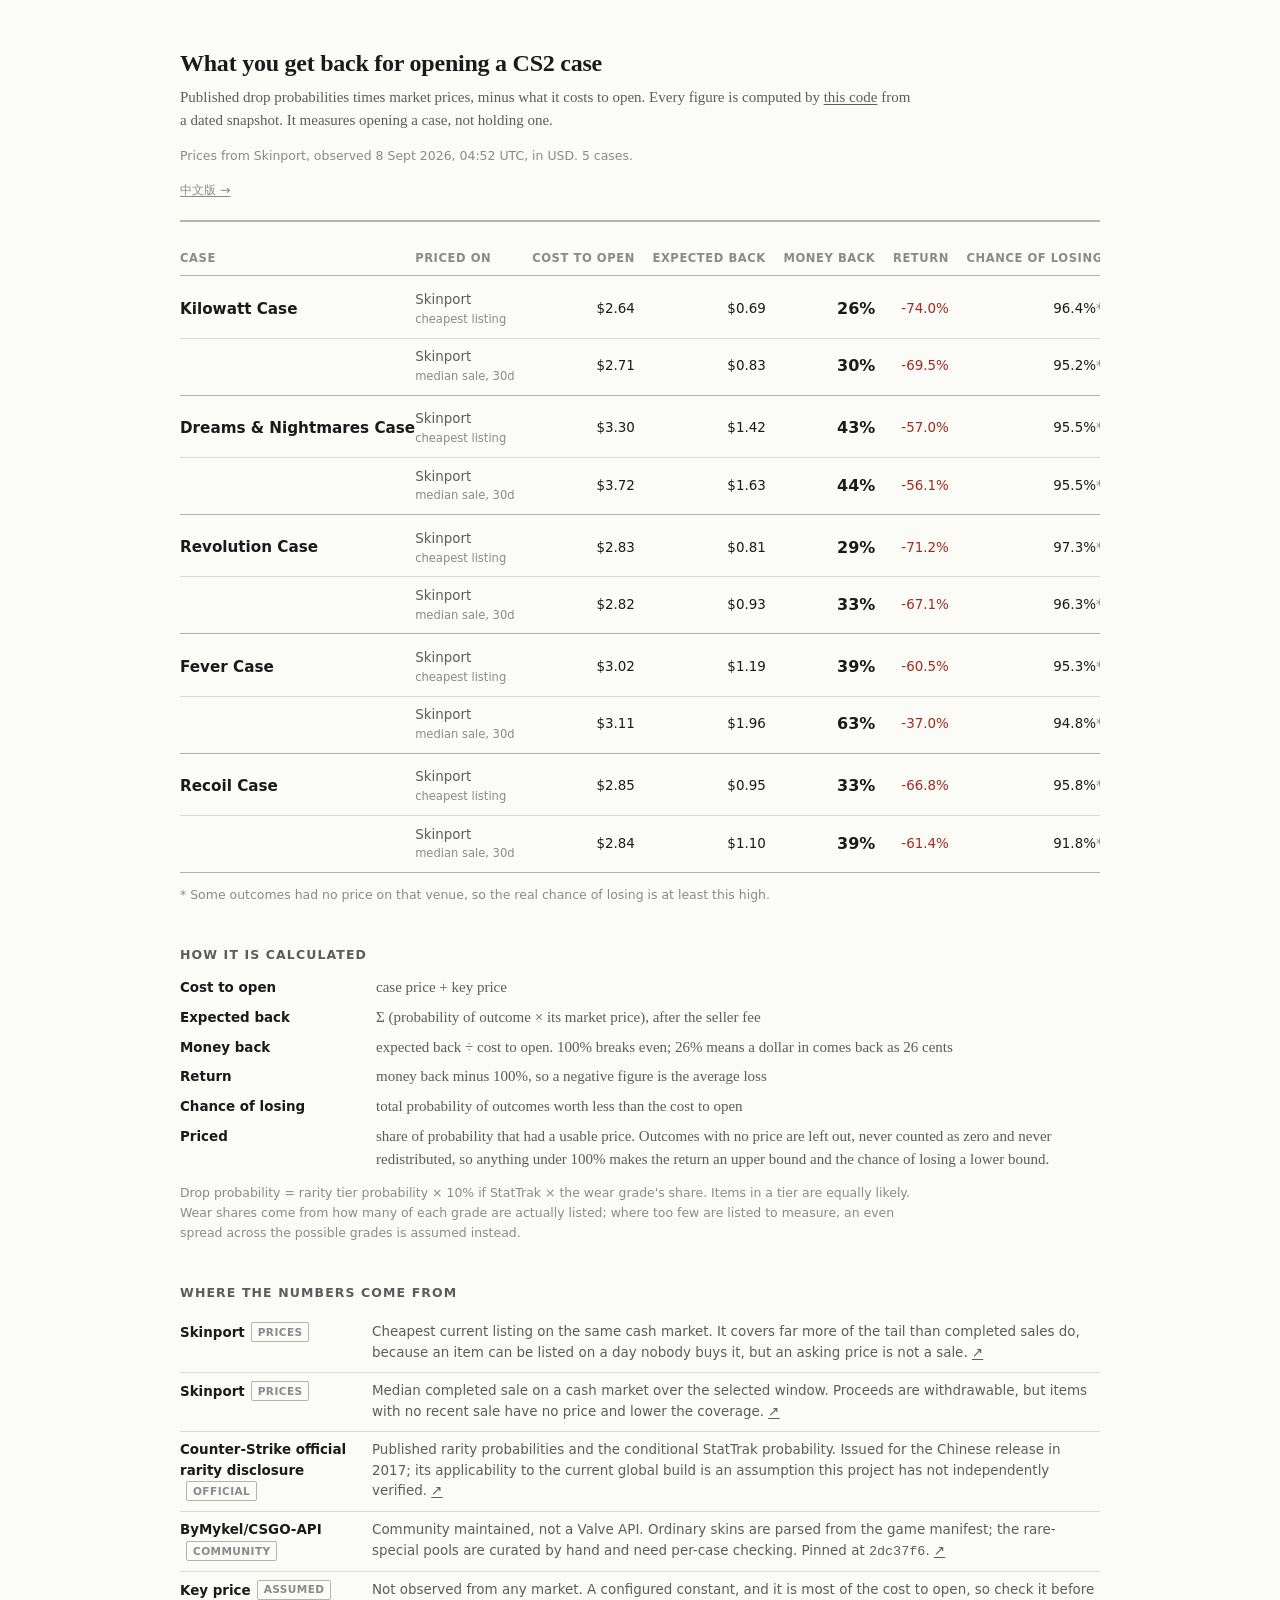
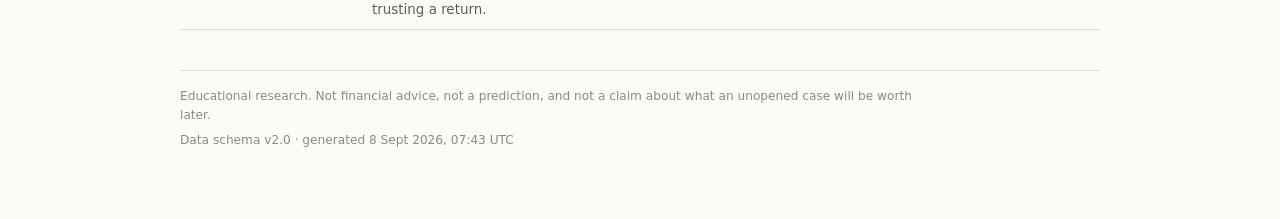
==== commit 08bfa169: "Lead with money back, and rewrite the Chinese in Chinese A table of nothing but minus signs is hard " ====
--- a/web/index.html
+++ b/web/index.html
@@ -32,6 +32,7 @@
               <th class="l">Priced on</th>
               <th>Cost to open</th>
               <th>Expected back</th>
+              <th>Money back</th>
               <th>Return</th>
               <th>Chance of losing</th>
               <th>Priced</th>
@@ -39,7 +40,7 @@
           </thead>
           <tbody id="rows">
             <tr>
-              <td colspan="7" class="note">Loading…</td>
+              <td colspan="8" class="note">Loading…</td>
             </tr>
           </tbody>
         </table>
@@ -58,8 +59,14 @@
             seller fee
           </dd>
 
+          <dt>Money back</dt>
+          <dd>
+            expected back &divide; cost to open. 100% breaks even; 26% means a
+            dollar in comes back as 26 cents
+          </dd>
+
           <dt>Return</dt>
-          <dd>expected back &divide; cost to open, minus 1</dd>
+          <dd>money back minus 100%, so a negative figure is the average loss</dd>
 
           <dt>Chance of losing</dt>
           <dd>total probability of outcomes worth less than the cost to open</dd>
